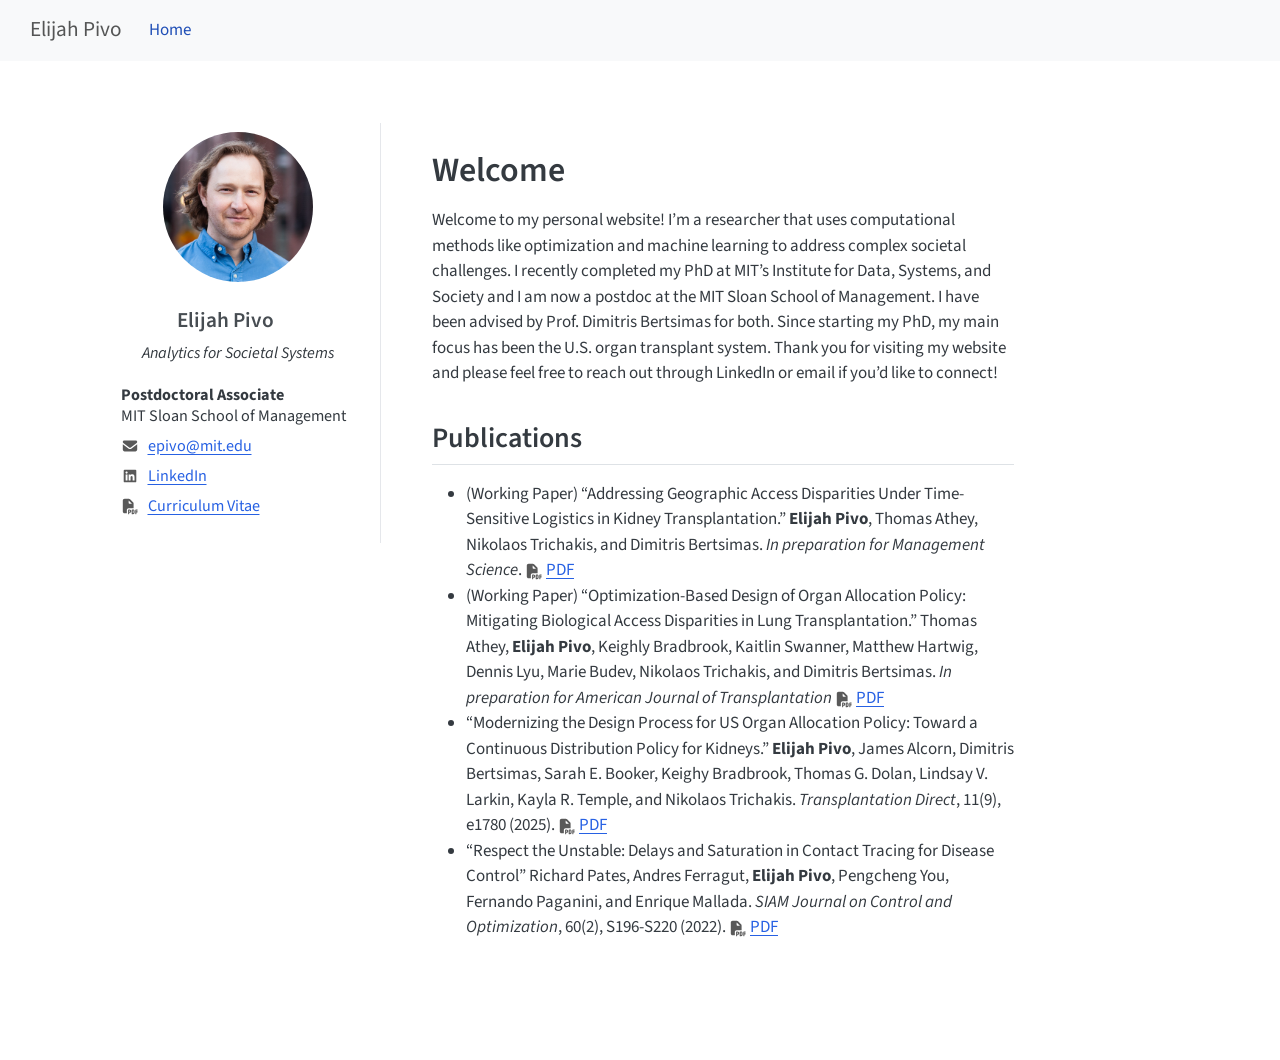
==== index.html @ 9ee039b6 "Built site for gh-pages" ====
<!DOCTYPE html>
<html xmlns="http://www.w3.org/1999/xhtml" lang="en" xml:lang="en"><head>

<meta charset="utf-8">
<meta name="generator" content="quarto-1.10.18">

<meta name="viewport" content="width=device-width, initial-scale=1.0, user-scalable=yes">


<title>Elijah Pivo</title>
<style>
/* Default styles provided by pandoc.
** See https://pandoc.org/MANUAL.html#variables-for-html for config info.
*/
span.smallcaps{font-variant: small-caps;}
div.columns{display: flex; gap: 1.5em;}
div.column{flex: auto;}
@media screen {
div.columns{gap: min(4vw, 1.5em);}
div.column{overflow-x: auto;}
}
div.hanging-indent{margin-left: 1.5em; text-indent: -1.5em;}
ul.task-list{list-style: none;}
ul.task-list li input[type="checkbox"] {
  width: 0.8em;
  margin: 0 0.8em 0.2em -1em; /* quarto-specific, see https://github.com/quarto-dev/quarto-cli/issues/4556 */ 
  vertical-align: middle;
}
</style>


<script src="site_libs/quarto-nav/quarto-nav.js"></script>
<script src="site_libs/quarto-nav/headroom.min.js"></script>
<link href="./images/favicon.png" rel="icon" type="image/png">
<script src="site_libs/clipboard/clipboard.min.js"></script>
<script src="site_libs/quarto-html/quarto.js" type="module"></script>
<script src="site_libs/quarto-html/tabsets/tabsets.js" type="module"></script>
<script src="site_libs/quarto-html/popper.min.js"></script>
<script src="site_libs/quarto-html/tippy.umd.min.js"></script>
<script src="site_libs/quarto-html/anchor.min.js"></script>
<link href="site_libs/quarto-html/tippy.css" rel="stylesheet">
<link href="site_libs/quarto-html/quarto-syntax-highlighting-64a204ab8560d761af7679ceaba22944.css" rel="stylesheet" id="quarto-text-highlighting-styles">
<script src="site_libs/bootstrap/bootstrap.min.js"></script>
<link href="site_libs/bootstrap/bootstrap-icons.css" rel="stylesheet">
<link href="site_libs/bootstrap/bootstrap-4846cc09fb8d217ea287345f5bc6b16f.min.css" rel="stylesheet" append-hash="true" id="quarto-bootstrap" data-mode="light">
<script id="quarto-search-options" type="application/json">{
  "language": {
    "search-no-results-text": "No results",
    "search-matching-documents-text": "matching documents",
    "search-copy-link-title": "Copy link to search",
    "search-hide-matches-text": "Hide additional matches",
    "search-more-match-text": "more match in this document",
    "search-more-matches-text": "more matches in this document",
    "search-clear-button-title": "Clear",
    "search-text-placeholder": "",
    "search-detached-cancel-button-title": "Cancel",
    "search-submit-button-title": "Submit",
    "search-label": "Search"
  }
}</script>


<link rel="stylesheet" href="styles.css">
</head>

<body class="nav-fixed quarto-light">

<div id="quarto-search-results"></div>
  <header id="quarto-header" class="headroom fixed-top">
    <nav class="navbar navbar-expand-lg " data-bs-theme="dark">
      <div class="navbar-container container-fluid">
      <div class="navbar-brand-container mx-auto">
    <a class="navbar-brand" href="./index.html">
    <span class="navbar-title">Elijah Pivo</span>
    </a>
  </div>
          <button class="navbar-toggler" type="button" data-bs-toggle="collapse" data-bs-target="#navbarCollapse" aria-controls="navbarCollapse" role="menu" aria-expanded="false" aria-label="Toggle navigation" onclick="if (window.quartoToggleHeadroom) { window.quartoToggleHeadroom(); }">
  <span class="navbar-toggler-icon"></span>
</button>
          <div class="collapse navbar-collapse" id="navbarCollapse">
            <ul class="navbar-nav navbar-nav-scroll me-auto">
  <li class="nav-item">
    <a class="nav-link active" href="./index.html" aria-current="page"> 
<span class="menu-text">Home</span></a>
  </li>  
</ul>
          </div> <!-- /navcollapse -->
            <div class="quarto-navbar-tools">
</div>
      </div> <!-- /container-fluid -->
    </nav>
</header>
<!-- content -->
<div id="quarto-content" class="quarto-container page-columns page-rows-contents page-layout-article page-navbar">
<!-- sidebar -->
<!-- margin-sidebar -->
    <div id="quarto-margin-sidebar" class="sidebar margin-sidebar zindex-bottom">
        
    </div>
<!-- main -->
<main class="content" id="quarto-document-content"><header id="title-block-header" class="quarto-title-block"></header>




<div class="profile-layout">
<div class="profile-sidebar">
<p><img src="images/headshot.jpg" alt="Portrait of Elijah Pivo" class="profile-photo"></p>
<section id="elijah-pivo" class="level3">
<h3 class="anchored" data-anchor-id="elijah-pivo">Elijah Pivo</h3>
<div class="profile-identity">
<p><span class="profile-tagline"><em>Analytics for Societal Systems</em></span><br> <strong>Postdoctoral Associate</strong><br> MIT Sloan School of Management</p>
</div>
<div class="profile-links">
<p><img src="images/icons/envelope-solid-full.svg" class="profile-icon img-fluid"> <a href="mailto:epivo@mit.edu">epivo@mit.edu</a></p>
<p><img src="images/icons/linkedin-brands-solid-full.svg" class="profile-icon img-fluid"> <a href="https://www.linkedin.com/in/epivo/">LinkedIn</a></p>
<p><img src="images/icons/file-pdf-solid-full.svg" class="profile-icon img-fluid"> <a href="files/Elijah_Pivo_CV_Web.pdf">Curriculum Vitae</a></p>
</div>
</section>
</div>
<section id="welcome" class="level1 profile-main">
<h1>Welcome</h1>
<p>Welcome to my personal website! I’m a researcher that uses computational methods like optimization and machine learning to address complex societal challenges. I recently completed my PhD at MIT’s Institute for Data, Systems, and Society and I am now a postdoc at the MIT Sloan School of Management. I have been advised by Prof.&nbsp;Dimitris Bertsimas for both. Since starting my PhD, my main focus has been the U.S. organ transplant system. Thank you for visiting my website and please feel free to reach out through LinkedIn or email if you’d like to connect!</p>
<section id="publications" class="level2">
<h2 class="anchored" data-anchor-id="publications">Publications</h2>
<ul>
<li>(Working Paper) “Addressing Geographic Access Disparities Under Time-Sensitive Logistics in Kidney Transplantation.” <strong>Elijah Pivo</strong>, Thomas Athey, Nikolaos Trichakis, and Dimitris Bertsimas. <em>In preparation for Management Science</em>. <img src="images/icons/file-pdf-solid-full.svg" class="profile-icon img-fluid"> <a href="files/working_papers/Pivo_Kidney_Geography_Paper__Preprint.pdf">PDF</a></li>
<li>(Working Paper) “Optimization-Based Design of Organ Allocation Policy: Mitigating Biological Access Disparities in Lung Transplantation.” Thomas Athey, <strong>Elijah Pivo</strong>, Keighly Bradbrook, Kaitlin Swanner, Matthew Hartwig, Dennis Lyu, Marie Budev, Nikolaos Trichakis, and Dimitris Bertsimas. <em>In preparation for American Journal of Transplantation</em> <img src="images/icons/file-pdf-solid-full.svg" class="profile-icon img-fluid"> <a href="files/working_papers/Pivo_Lung_ABOChestSize_Paper__Preprint.pdf">PDF</a></li>
<li>“Modernizing the Design Process for US Organ Allocation Policy: Toward a Continuous Distribution Policy for Kidneys.” <strong>Elijah Pivo</strong>, James Alcorn, Dimitris Bertsimas, Sarah E. Booker, Keighy Bradbrook, Thomas G. Dolan, Lindsay V. Larkin, Kayla R. Temple, and Nikolaos Trichakis. <em>Transplantation Direct</em>, 11(9), e1780 (2025). <img src="images/icons/file-pdf-solid-full.svg" class="profile-icon img-fluid"> <a href="files/publications/Modernizing_the_Design_Process_for_US_Organ_Allocation_Policy_Toward_a_Continuous_Distribution_Policy_for_Kidneys.pdf">PDF</a></li>
<li>“Respect the Unstable: Delays and Saturation in Contact Tracing for Disease Control” Richard Pates, Andres Ferragut, <strong>Elijah Pivo</strong>, Pengcheng You, Fernando Paganini, and Enrique Mallada. <em>SIAM Journal on Control and Optimization</em>, 60(2), S196-S220 (2022). <img src="images/icons/file-pdf-solid-full.svg" class="profile-icon img-fluid"> <a href="files/publications/Respect_the_Unstable_Delays_and_Saturation_in_Contact_Tracing_for_Disease_Control.pdf">PDF</a></li>
</ul>
</section>
</section>
</div>



</main> <!-- /main -->
<script id="quarto-html-after-body" type="application/javascript">
  window.document.addEventListener("DOMContentLoaded", function (event) {
    const icon = "";
    const anchorJS = new window.AnchorJS();
    anchorJS.options = {
      placement: 'right',
      icon: icon
    };
    anchorJS.add('.anchored');
    const isCodeAnnotation = (el) => {
      for (const clz of el.classList) {
        if (clz.startsWith('code-annotation-')) {                     
          return true;
        }
      }
      return false;
    }
    const onCopySuccess = function(e) {
      // button target
      const button = e.trigger;
      // don't keep focus
      button.blur();
      // flash "checked"
      button.classList.add('code-copy-button-checked');
      var currentTitle = button.getAttribute("title");
      button.setAttribute("title", "Copied!");
      let tooltip;
      if (window.bootstrap) {
        button.setAttribute("data-bs-toggle", "tooltip");
        button.setAttribute("data-bs-placement", "left");
        button.setAttribute("data-bs-title", "Copied!");
        tooltip = new bootstrap.Tooltip(button, 
          { trigger: "manual", 
            customClass: "code-copy-button-tooltip",
            offset: [0, -8]});
        tooltip.show();    
      }
      setTimeout(function() {
        if (tooltip) {
          tooltip.hide();
          button.removeAttribute("data-bs-title");
          button.removeAttribute("data-bs-toggle");
          button.removeAttribute("data-bs-placement");
        }
        button.setAttribute("title", currentTitle);
        button.classList.remove('code-copy-button-checked');
      }, 1000);
      // clear code selection
      e.clearSelection();
    }
    const getTextToCopy = function(trigger) {
      const outerScaffold = trigger.parentElement.cloneNode(true);
      const codeEl = outerScaffold.querySelector('code');
      for (const childEl of codeEl.children) {
        if (isCodeAnnotation(childEl)) {
          childEl.remove();
        }
      }
      return codeEl.innerText;
    }
    const clipboard = new window.ClipboardJS('.code-copy-button:not([data-in-quarto-modal])', {
      text: getTextToCopy
    });
    clipboard.on('success', onCopySuccess);
    if (window.document.getElementById('quarto-embedded-source-code-modal')) {
      const clipboardModal = new window.ClipboardJS('.code-copy-button[data-in-quarto-modal]', {
        text: getTextToCopy,
        container: window.document.getElementById('quarto-embedded-source-code-modal')
      });
      clipboardModal.on('success', onCopySuccess);
    }
      var localhostRegex = new RegExp(/^(?:http|https):\/\/localhost\:?[0-9]*\//);
      var mailtoRegex = new RegExp(/^mailto:/);
        var filterRegex = new RegExp("https:\/\/elijahpivo\.com");
      var isInternal = (href) => {
          return filterRegex.test(href) || localhostRegex.test(href) || mailtoRegex.test(href);
      }
      // Inspect non-navigation links and adorn them if external
     var links = window.document.querySelectorAll('a[href]:not(.nav-link):not(.navbar-brand):not(.toc-action):not(.sidebar-link):not(.sidebar-item-toggle):not(.pagination-link):not(.no-external):not([aria-hidden]):not(.dropdown-item):not(.quarto-navigation-tool):not(.about-link)');
      for (var i=0; i<links.length; i++) {
        const link = links[i];
        if (!isInternal(link.href)) {
          // undo the damage that might have been done by quarto-nav.js in the case of
          // links that we want to consider external
          if (link.dataset.originalHref !== undefined) {
            link.href = link.dataset.originalHref;
          }
        }
      }
    function tippyHover(el, contentFn, onTriggerFn, onUntriggerFn) {
      const config = {
        allowHTML: true,
        maxWidth: 500,
        delay: 100,
        arrow: false,
        appendTo: function(el) {
            return el.parentElement;
        },
        interactive: true,
        interactiveBorder: 10,
        theme: 'quarto',
        placement: 'bottom-start',
      };
      if (contentFn) {
        config.content = contentFn;
      }
      if (onTriggerFn) {
        config.onTrigger = onTriggerFn;
      }
      if (onUntriggerFn) {
        config.onUntrigger = onUntriggerFn;
      }
      window.tippy(el, config); 
    }
    const noterefs = window.document.querySelectorAll('a[role="doc-noteref"]');
    for (var i=0; i<noterefs.length; i++) {
      const ref = noterefs[i];
      tippyHover(ref, function() {
        // use id or data attribute instead here
        let href = ref.getAttribute('data-footnote-href') || ref.getAttribute('href');
        try { href = new URL(href).hash; } catch {}
        const id = href.replace(/^#\/?/, "");
        const note = window.document.getElementById(id);
        if (note) {
          return note.innerHTML;
        } else {
          return "";
        }
      });
    }
    const xrefs = window.document.querySelectorAll('a.quarto-xref');
    const processXRef = (id, note) => {
      // Strip column container classes
      const stripColumnClz = (el) => {
        el.classList.remove("page-full", "page-columns");
        if (el.children) {
          for (const child of el.children) {
            stripColumnClz(child);
          }
        }
      }
      stripColumnClz(note)
      if (id === null || id.startsWith('sec-')) {
        // Special case sections, only their first couple elements
        const container = document.createElement("div");
        if (note.children && note.children.length > 2) {
          container.appendChild(note.children[0].cloneNode(true));
          for (let i = 1; i < note.children.length; i++) {
            const child = note.children[i];
            if (child.tagName === "P" && child.innerText === "") {
              continue;
            } else {
              container.appendChild(child.cloneNode(true));
              break;
            }
          }
          if (window.Quarto?.typesetMath) {
            window.Quarto.typesetMath(container);
          }
          return container.innerHTML
        } else {
          if (window.Quarto?.typesetMath) {
            window.Quarto.typesetMath(note);
          }
          return note.innerHTML;
        }
      } else {
        // Remove any anchor links if they are present
        const anchorLink = note.querySelector('a.anchorjs-link');
        if (anchorLink) {
          anchorLink.remove();
        }
        if (window.Quarto?.typesetMath) {
          window.Quarto.typesetMath(note);
        }
        if (note.classList.contains("callout")) {
          return note.outerHTML;
        } else {
          return note.innerHTML;
        }
      }
    }
    for (var i=0; i<xrefs.length; i++) {
      const xref = xrefs[i];
      tippyHover(xref, undefined, function(instance) {
        instance.disable();
        let url = xref.getAttribute('href');
        let hash = undefined; 
        if (url.startsWith('#')) {
          hash = url;
        } else {
          try { hash = new URL(url).hash; } catch {}
        }
        if (hash) {
          const id = hash.replace(/^#\/?/, "");
          const note = window.document.getElementById(id);
          if (note !== null) {
            try {
              const html = processXRef(id, note.cloneNode(true));
              instance.setContent(html);
            } finally {
              instance.enable();
              instance.show();
            }
          } else {
            // See if we can fetch this
            fetch(url.split('#')[0])
            .then(res => res.text())
            .then(html => {
              const parser = new DOMParser();
              const htmlDoc = parser.parseFromString(html, "text/html");
              const note = htmlDoc.getElementById(id);
              if (note !== null) {
                const html = processXRef(id, note);
                instance.setContent(html);
              } 
            }).finally(() => {
              instance.enable();
              instance.show();
            });
          }
        } else {
          // See if we can fetch a full url (with no hash to target)
          // This is a special case and we should probably do some content thinning / targeting
          fetch(url)
          .then(res => res.text())
          .then(html => {
            const parser = new DOMParser();
            const htmlDoc = parser.parseFromString(html, "text/html");
            const note = htmlDoc.querySelector('main.content');
            if (note !== null) {
              // This should only happen for chapter cross references
              // (since there is no id in the URL)
              // remove the first header
              if (note.children.length > 0 && note.children[0].tagName === "HEADER") {
                note.children[0].remove();
              }
              const html = processXRef(null, note);
              instance.setContent(html);
            } 
          }).finally(() => {
            instance.enable();
            instance.show();
          });
        }
      }, function(instance) {
      });
    }
        let selectedAnnoteEl;
        const selectorForAnnotation = ( cell, annotation) => {
          let cellAttr = 'data-code-cell="' + cell + '"';
          let lineAttr = 'data-code-annotation="' +  annotation + '"';
          const selector = 'span[' + cellAttr + '][' + lineAttr + ']';
          return selector;
        }
        const selectCodeLines = (annoteEl) => {
          const doc = window.document;
          const targetCell = annoteEl.getAttribute("data-target-cell");
          const targetAnnotation = annoteEl.getAttribute("data-target-annotation");
          const annoteSpan = window.document.querySelector(selectorForAnnotation(targetCell, targetAnnotation));
          const lines = annoteSpan.getAttribute("data-code-lines").split(",");
          const lineIds = lines.map((line) => {
            return targetCell + "-" + line;
          })
          let top = null;
          let height = null;
          let parent = null;
          if (lineIds.length > 0) {
              //compute the position of the single el (top and bottom and make a div)
              const el = window.document.getElementById(lineIds[0]);
              top = el.offsetTop;
              height = el.offsetHeight;
              parent = el.parentElement.parentElement;
            if (lineIds.length > 1) {
              const lastEl = window.document.getElementById(lineIds[lineIds.length - 1]);
              const bottom = lastEl.offsetTop + lastEl.offsetHeight;
              height = bottom - top;
            }
            if (top !== null && height !== null && parent !== null) {
              // cook up a div (if necessary) and position it 
              let div = window.document.getElementById("code-annotation-line-highlight");
              if (div === null) {
                div = window.document.createElement("div");
                div.setAttribute("id", "code-annotation-line-highlight");
                div.style.position = 'absolute';
                parent.appendChild(div);
              }
              div.style.top = top - 2 + "px";
              div.style.height = height + 4 + "px";
              div.style.left = 0;
              let gutterDiv = window.document.getElementById("code-annotation-line-highlight-gutter");
              if (gutterDiv === null) {
                gutterDiv = window.document.createElement("div");
                gutterDiv.setAttribute("id", "code-annotation-line-highlight-gutter");
                gutterDiv.style.position = 'absolute';
                const codeCell = window.document.getElementById(targetCell);
                const gutter = codeCell.querySelector('.code-annotation-gutter');
                gutter.appendChild(gutterDiv);
              }
              gutterDiv.style.top = top - 2 + "px";
              gutterDiv.style.height = height + 4 + "px";
            }
            selectedAnnoteEl = annoteEl;
          }
        };
        const unselectCodeLines = () => {
          const elementsIds = ["code-annotation-line-highlight", "code-annotation-line-highlight-gutter"];
          elementsIds.forEach((elId) => {
            const div = window.document.getElementById(elId);
            if (div) {
              div.remove();
            }
          });
          selectedAnnoteEl = undefined;
        };
          // Handle positioning of the toggle
      window.addEventListener(
        "resize",
        throttle(() => {
          elRect = undefined;
          if (selectedAnnoteEl) {
            selectCodeLines(selectedAnnoteEl);
          }
        }, 10)
      );
      function throttle(fn, ms) {
      let throttle = false;
      let timer;
        return (...args) => {
          if(!throttle) { // first call gets through
              fn.apply(this, args);
              throttle = true;
          } else { // all the others get throttled
              if(timer) clearTimeout(timer); // cancel #2
              timer = setTimeout(() => {
                fn.apply(this, args);
                timer = throttle = false;
              }, ms);
          }
        };
      }
        // Attach click handler to the DT
        const annoteDls = window.document.querySelectorAll('dt[data-target-cell]');
        for (const annoteDlNode of annoteDls) {
          annoteDlNode.addEventListener('click', (event) => {
            const clickedEl = event.target;
            if (clickedEl !== selectedAnnoteEl) {
              unselectCodeLines();
              const activeEl = window.document.querySelector('dt[data-target-cell].code-annotation-active');
              if (activeEl) {
                activeEl.classList.remove('code-annotation-active');
              }
              selectCodeLines(clickedEl);
              clickedEl.classList.add('code-annotation-active');
            } else {
              // Unselect the line
              unselectCodeLines();
              clickedEl.classList.remove('code-annotation-active');
            }
          });
        }
    const findCites = (el) => {
      const parentEl = el.parentElement;
      if (parentEl) {
        const cites = parentEl.dataset.cites;
        if (cites) {
          return {
            el,
            cites: cites.split(' ')
          };
        } else {
          return findCites(el.parentElement)
        }
      } else {
        return undefined;
      }
    };
    var bibliorefs = window.document.querySelectorAll('a[role="doc-biblioref"]');
    for (var i=0; i<bibliorefs.length; i++) {
      const ref = bibliorefs[i];
      const citeInfo = findCites(ref);
      if (citeInfo) {
        tippyHover(citeInfo.el, function() {
          var popup = window.document.createElement('div');
          citeInfo.cites.forEach(function(cite) {
            var citeDiv = window.document.createElement('div');
            citeDiv.classList.add('hanging-indent');
            citeDiv.classList.add('csl-entry');
            var biblioDiv = window.document.getElementById('ref-' + cite);
            if (biblioDiv) {
              citeDiv.innerHTML = biblioDiv.innerHTML;
            }
            popup.appendChild(citeDiv);
          });
          return popup.innerHTML;
        });
      }
    }
  });
  </script>
</div> <!-- /content -->




</body></html>
---- site_libs/quarto-html/tippy.css ----
.tippy-box[data-animation=fade][data-state=hidden]{opacity:0}[data-tippy-root]{max-width:calc(100vw - 10px)}.tippy-box{position:relative;background-color:#333;color:#fff;border-radius:4px;font-size:14px;line-height:1.4;white-space:normal;outline:0;transition-property:transform,visibility,opacity}.tippy-box[data-placement^=top]>.tippy-arrow{bottom:0}.tippy-box[data-placement^=top]>.tippy-arrow:before{bottom:-7px;left:0;border-width:8px 8px 0;border-top-color:initial;transform-origin:center top}.tippy-box[data-placement^=bottom]>.tippy-arrow{top:0}.tippy-box[data-placement^=bottom]>.tippy-arrow:before{top:-7px;left:0;border-width:0 8px 8px;border-bottom-color:initial;transform-origin:center bottom}.tippy-box[data-placement^=left]>.tippy-arrow{right:0}.tippy-box[data-placement^=left]>.tippy-arrow:before{border-width:8px 0 8px 8px;border-left-color:initial;right:-7px;transform-origin:center left}.tippy-box[data-placement^=right]>.tippy-arrow{left:0}.tippy-box[data-placement^=right]>.tippy-arrow:before{left:-7px;border-width:8px 8px 8px 0;border-right-color:initial;transform-origin:center right}.tippy-box[data-inertia][data-state=visible]{transition-timing-function:cubic-bezier(.54,1.5,.38,1.11)}.tippy-arrow{width:16px;height:16px;color:#333}.tippy-arrow:before{content:"";position:absolute;border-color:transparent;border-style:solid}.tippy-content{position:relative;padding:5px 9px;z-index:1}
---- site_libs/quarto-html/quarto-syntax-highlighting-64a204ab8560d761af7679ceaba22944.css ----
/* quarto syntax highlight colors */
:root {
  --quarto-hl-ot-color: #003B4F;
  --quarto-hl-at-color: #657422;
  --quarto-hl-ss-color: #20794D;
  --quarto-hl-an-color: #5E5E5E;
  --quarto-hl-fu-color: #4758AB;
  --quarto-hl-st-color: #20794D;
  --quarto-hl-cf-color: #003B4F;
  --quarto-hl-op-color: #5E5E5E;
  --quarto-hl-er-color: #AD0000;
  --quarto-hl-bn-color: #AD0000;
  --quarto-hl-al-color: #AD0000;
  --quarto-hl-va-color: #111111;
  --quarto-hl-bu-color: inherit;
  --quarto-hl-ex-color: inherit;
  --quarto-hl-pp-color: #AD0000;
  --quarto-hl-in-color: #5E5E5E;
  --quarto-hl-vs-color: #20794D;
  --quarto-hl-wa-color: #5E5E5E;
  --quarto-hl-do-color: #5E5E5E;
  --quarto-hl-im-color: #00769E;
  --quarto-hl-ch-color: #20794D;
  --quarto-hl-dt-color: #AD0000;
  --quarto-hl-fl-color: #AD0000;
  --quarto-hl-co-color: #5E5E5E;
  --quarto-hl-cv-color: #5E5E5E;
  --quarto-hl-cn-color: #8f5902;
  --quarto-hl-sc-color: #5E5E5E;
  --quarto-hl-dv-color: #AD0000;
  --quarto-hl-kw-color: #003B4F;
}

/* other quarto variables */
:root {
  --quarto-font-monospace: SFMono-Regular, Menlo, Monaco, Consolas, "Liberation Mono", "Courier New", monospace;
}

/* syntax highlight based on Pandoc's rules */
pre > code.sourceCode > span {
  color: #003B4F;
}

code.sourceCode > span {
  color: #003B4F;
}

div.sourceCode,
div.sourceCode pre.sourceCode {
  color: #003B4F;
}

/* Normal */
code span {
  color: #003B4F;
}

/* Alert */
code span.al {
  color: #AD0000;
  font-style: inherit;
}

/* Annotation */
code span.an {
  color: #5E5E5E;
  font-style: inherit;
}

/* Attribute */
code span.at {
  color: #657422;
  font-style: inherit;
}

/* BaseN */
code span.bn {
  color: #AD0000;
  font-style: inherit;
}

/* BuiltIn */
code span.bu {
  font-style: inherit;
}

/* ControlFlow */
code span.cf {
  color: #003B4F;
  font-weight: bold;
  font-style: inherit;
}

/* Char */
code span.ch {
  color: #20794D;
  font-style: inherit;
}

/* Constant */
code span.cn {
  color: #8f5902;
  font-style: inherit;
}

/* Comment */
code span.co {
  color: #5E5E5E;
  font-style: inherit;
}

/* CommentVar */
code span.cv {
  color: #5E5E5E;
  font-style: italic;
}

/* Documentation */
code span.do {
  color: #5E5E5E;
  font-style: italic;
}

/* DataType */
code span.dt {
  color: #AD0000;
  font-style: inherit;
}

/* DecVal */
code span.dv {
  color: #AD0000;
  font-style: inherit;
}

/* Error */
code span.er {
  color: #AD0000;
  font-style: inherit;
}

/* Extension */
code span.ex {
  font-style: inherit;
}

/* Float */
code span.fl {
  color: #AD0000;
  font-style: inherit;
}

/* Function */
code span.fu {
  color: #4758AB;
  font-style: inherit;
}

/* Import */
code span.im {
  color: #00769E;
  font-style: inherit;
}

/* Information */
code span.in {
  color: #5E5E5E;
  font-style: inherit;
}

/* Keyword */
code span.kw {
  color: #003B4F;
  font-weight: bold;
  font-style: inherit;
}

/* Operator */
code span.op {
  color: #5E5E5E;
  font-style: inherit;
}

/* Other */
code span.ot {
  color: #003B4F;
  font-style: inherit;
}

/* Preprocessor */
code span.pp {
  color: #AD0000;
  font-style: inherit;
}

/* SpecialChar */
code span.sc {
  color: #5E5E5E;
  font-style: inherit;
}

/* SpecialString */
code span.ss {
  color: #20794D;
  font-style: inherit;
}

/* String */
code span.st {
  color: #20794D;
  font-style: inherit;
}

/* Variable */
code span.va {
  color: #111111;
  font-style: inherit;
}

/* VerbatimString */
code span.vs {
  color: #20794D;
  font-style: inherit;
}

/* Warning */
code span.wa {
  color: #5E5E5E;
  font-style: italic;
}

.prevent-inlining {
  content: "</";
}

/*# sourceMappingURL=9d8d5bb603a83b8298b89080a598c93b.css.map */
---- styles.css ----
/* css styles */
.profile-layout {
  display: grid;
  grid-template-columns: 260px minmax(0, 1fr);
  gap: 3rem;
  max-width: 1100px;
  margin: 1.5rem auto;
  align-items: start;
}

.profile-sidebar {
  padding: 0.5rem 1.5rem 1rem 0;
  border-right: 1px solid #e5e7eb;
  font-size: 0.95rem;
  margin: 0.4rem 0;
  line-height: 1.35;
}

.profile-photo {
  display: block;
  width: 150px;
  height: 150px;
  object-fit: cover;
  /* object-position: center 10%; */
  border-radius: 50%;
  margin: 0 auto 1rem;
}

.profile-sidebar h3 {
  text-align: center;
  font-size: 1.25rem;
}

.profile-main {
  max-width: 760px;
}

@media (max-width: 760px) {
  .profile-layout {
    grid-template-columns: 1fr;
    gap: 1.5rem;
  }

  .profile-sidebar {
    border-right: 0;
    border-bottom: 1px solid #e5e7eb;
    padding: 0 0 1.5rem;
  }

  .profile-main {
    max-width: none;
  }
}

.profile-identity p {
    text-align: left;
    margin: 0;
    line-height: 1.3;
}

.profile-links p {
  display: flex;
  align-items: center;
  gap: 0.5rem;
  margin: 0.5rem 0;
}

.profile-icon {
  opacity: 0.65;
  width: 18px;
  height: 18px;
  object-fit: contain;
  flex: 0 0 18px;
}

.profile-tagline {
  display: block;
  text-align: center;
}
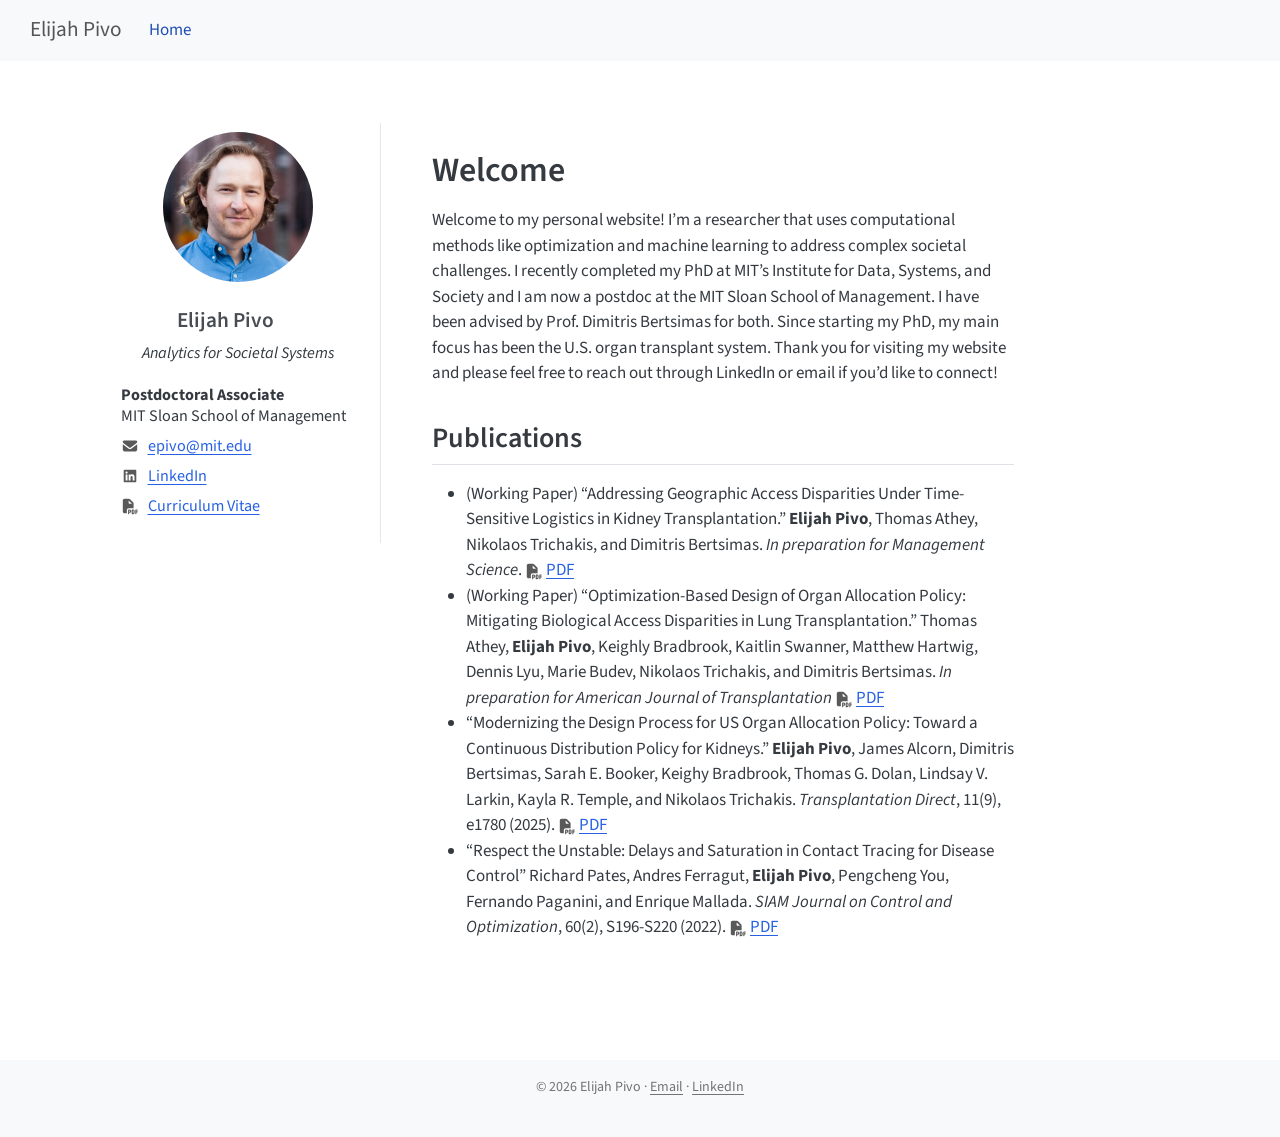
==== commit 9cb5dafc: "Built site for gh-pages" ====
--- a/index.html
+++ b/index.html
@@ -30,7 +30,6 @@
 
 
 <script src="site_libs/quarto-nav/quarto-nav.js"></script>
-<script src="site_libs/quarto-nav/headroom.min.js"></script>
 <link href="./images/favicon.png" rel="icon" type="image/png">
 <script src="site_libs/clipboard/clipboard.min.js"></script>
 <script src="site_libs/quarto-html/quarto.js" type="module"></script>
@@ -42,7 +41,7 @@
 <link href="site_libs/quarto-html/quarto-syntax-highlighting-64a204ab8560d761af7679ceaba22944.css" rel="stylesheet" id="quarto-text-highlighting-styles">
 <script src="site_libs/bootstrap/bootstrap.min.js"></script>
 <link href="site_libs/bootstrap/bootstrap-icons.css" rel="stylesheet">
-<link href="site_libs/bootstrap/bootstrap-4846cc09fb8d217ea287345f5bc6b16f.min.css" rel="stylesheet" append-hash="true" id="quarto-bootstrap" data-mode="light">
+<link href="site_libs/bootstrap/bootstrap-c43d49efb0aefaa9bb5dc20be4588da5.min.css" rel="stylesheet" append-hash="true" id="quarto-bootstrap" data-mode="light">
 <script id="quarto-search-options" type="application/json">{
   "language": {
     "search-no-results-text": "No results",
@@ -537,6 +536,19 @@
   });
   </script>
 </div> <!-- /content -->
+<footer class="footer">
+  <div class="nav-footer">
+    <div class="nav-footer-left">
+      &nbsp;
+    </div>   
+    <div class="nav-footer-center">
+<p>© 2026 Elijah Pivo · <a href="mailto:epivo@mit.edu">Email</a> · <a href="https://www.linkedin.com/in/epivo/">LinkedIn</a></p>
+</div>
+    <div class="nav-footer-right">
+      &nbsp;
+    </div>
+  </div>
+</footer>
 
 
 
--- a/styles.css
+++ b/styles.css
@@ -76,4 +76,9 @@
 .profile-tagline {
   display: block;
   text-align: center;
+}
+
+.nav-footer {
+  padding-top: 1rem;
+  padding-bottom: 1rem;
 }
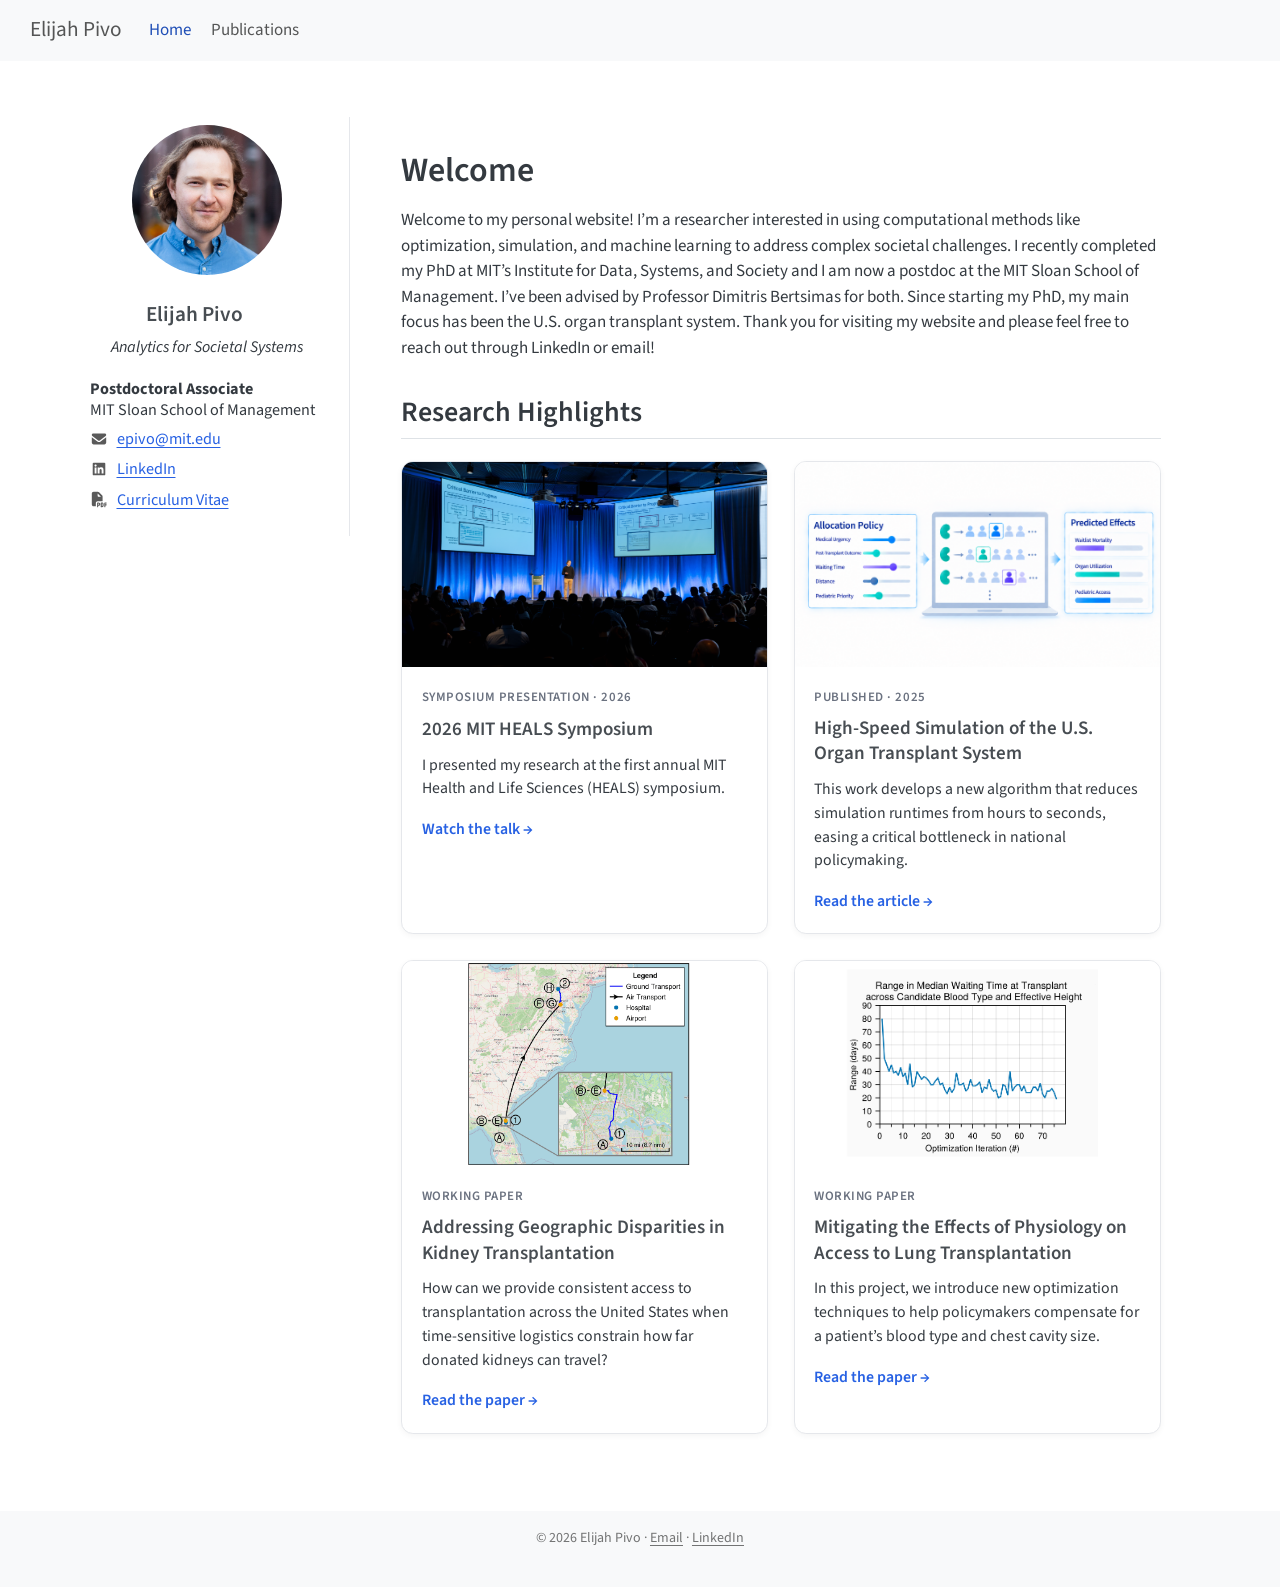
==== commit 6f59fcc7: "Built site for gh-pages" ====
--- a/index.html
+++ b/index.html
@@ -42,6 +42,9 @@
 <script src="site_libs/bootstrap/bootstrap.min.js"></script>
 <link href="site_libs/bootstrap/bootstrap-icons.css" rel="stylesheet">
 <link href="site_libs/bootstrap/bootstrap-c43d49efb0aefaa9bb5dc20be4588da5.min.css" rel="stylesheet" append-hash="true" id="quarto-bootstrap" data-mode="light">
+<script src="site_libs/quarto-contrib/glightbox/glightbox.min.js"></script>
+<link href="site_libs/quarto-contrib/glightbox/glightbox.min.css" rel="stylesheet">
+<link href="site_libs/quarto-contrib/glightbox/lightbox.css" rel="stylesheet">
 <script id="quarto-search-options" type="application/json">{
   "language": {
     "search-no-results-text": "No results",
@@ -57,6 +60,15 @@
     "search-label": "Search"
   }
 }</script>
+<script async="" src="https://www.googletagmanager.com/gtag/js?id=G-EB62W4D5LV"></script>
+
+<script type="text/javascript">
+
+window.dataLayer = window.dataLayer || [];
+function gtag(){dataLayer.push(arguments);}
+gtag('js', new Date());
+gtag('config', 'G-EB62W4D5LV', { 'anonymize_ip': true});
+</script>
 
 
 <link rel="stylesheet" href="styles.css">
@@ -82,6 +94,10 @@
     <a class="nav-link active" href="./index.html" aria-current="page"> 
 <span class="menu-text">Home</span></a>
   </li>  
+  <li class="nav-item">
+    <a class="nav-link" href="./publications.html"> 
+<span class="menu-text">Publications</span></a>
+  </li>  
 </ul>
           </div> <!-- /navcollapse -->
             <div class="quarto-navbar-tools">
@@ -90,21 +106,19 @@
     </nav>
 </header>
 <!-- content -->
-<div id="quarto-content" class="quarto-container page-columns page-rows-contents page-layout-article page-navbar">
+<div id="quarto-content" class="quarto-container page-columns page-rows-contents page-layout-full page-navbar">
 <!-- sidebar -->
 <!-- margin-sidebar -->
-    <div id="quarto-margin-sidebar" class="sidebar margin-sidebar zindex-bottom">
-        
-    </div>
+    
 <!-- main -->
-<main class="content" id="quarto-document-content"><header id="title-block-header" class="quarto-title-block"></header>
+<main class="content column-page" id="quarto-document-content"><header id="title-block-header" class="quarto-title-block"></header>
 
 
 
 
 <div class="profile-layout">
 <div class="profile-sidebar">
-<p><img src="images/headshot.jpg" alt="Portrait of Elijah Pivo" class="profile-photo"></p>
+<p><img src="images/headshot.jpg" alt="Portrait of Elijah Pivo" class="profile-photo" width="150" height="150"></p>
 <section id="elijah-pivo" class="level3">
 <h3 class="anchored" data-anchor-id="elijah-pivo">Elijah Pivo</h3>
 <div class="profile-identity">
@@ -119,18 +133,99 @@
 </div>
 <section id="welcome" class="level1 profile-main">
 <h1>Welcome</h1>
-<p>Welcome to my personal website! I’m a researcher that uses computational methods like optimization and machine learning to address complex societal challenges. I recently completed my PhD at MIT’s Institute for Data, Systems, and Society and I am now a postdoc at the MIT Sloan School of Management. I have been advised by Prof.&nbsp;Dimitris Bertsimas for both. Since starting my PhD, my main focus has been the U.S. organ transplant system. Thank you for visiting my website and please feel free to reach out through LinkedIn or email if you’d like to connect!</p>
-<section id="publications" class="level2">
-<h2 class="anchored" data-anchor-id="publications">Publications</h2>
-<ul>
-<li>(Working Paper) “Addressing Geographic Access Disparities Under Time-Sensitive Logistics in Kidney Transplantation.” <strong>Elijah Pivo</strong>, Thomas Athey, Nikolaos Trichakis, and Dimitris Bertsimas. <em>In preparation for Management Science</em>. <img src="images/icons/file-pdf-solid-full.svg" class="profile-icon img-fluid"> <a href="files/working_papers/Pivo_Kidney_Geography_Paper__Preprint.pdf">PDF</a></li>
-<li>(Working Paper) “Optimization-Based Design of Organ Allocation Policy: Mitigating Biological Access Disparities in Lung Transplantation.” Thomas Athey, <strong>Elijah Pivo</strong>, Keighly Bradbrook, Kaitlin Swanner, Matthew Hartwig, Dennis Lyu, Marie Budev, Nikolaos Trichakis, and Dimitris Bertsimas. <em>In preparation for American Journal of Transplantation</em> <img src="images/icons/file-pdf-solid-full.svg" class="profile-icon img-fluid"> <a href="files/working_papers/Pivo_Lung_ABOChestSize_Paper__Preprint.pdf">PDF</a></li>
-<li>“Modernizing the Design Process for US Organ Allocation Policy: Toward a Continuous Distribution Policy for Kidneys.” <strong>Elijah Pivo</strong>, James Alcorn, Dimitris Bertsimas, Sarah E. Booker, Keighy Bradbrook, Thomas G. Dolan, Lindsay V. Larkin, Kayla R. Temple, and Nikolaos Trichakis. <em>Transplantation Direct</em>, 11(9), e1780 (2025). <img src="images/icons/file-pdf-solid-full.svg" class="profile-icon img-fluid"> <a href="files/publications/Modernizing_the_Design_Process_for_US_Organ_Allocation_Policy_Toward_a_Continuous_Distribution_Policy_for_Kidneys.pdf">PDF</a></li>
-<li>“Respect the Unstable: Delays and Saturation in Contact Tracing for Disease Control” Richard Pates, Andres Ferragut, <strong>Elijah Pivo</strong>, Pengcheng You, Fernando Paganini, and Enrique Mallada. <em>SIAM Journal on Control and Optimization</em>, 60(2), S196-S220 (2022). <img src="images/icons/file-pdf-solid-full.svg" class="profile-icon img-fluid"> <a href="files/publications/Respect_the_Unstable_Delays_and_Saturation_in_Contact_Tracing_for_Disease_Control.pdf">PDF</a></li>
-</ul>
+<p>Welcome to my personal website! I’m a researcher interested in using computational methods like optimization, simulation, and machine learning to address complex societal challenges. I recently completed my PhD at MIT’s Institute for Data, Systems, and Society and I am now a postdoc at the MIT Sloan School of Management. I’ve been advised by Professor Dimitris Bertsimas for both. Since starting my PhD, my main focus has been the U.S. organ transplant system. Thank you for visiting my website and please feel free to reach out through LinkedIn or email!</p>
+<section id="research-highlights" class="level2">
+<h2 class="anchored" data-anchor-id="research-highlights">Research Highlights</h2>
+<div class="research-grid">
+<div class="research-card">
+<div class="research-card-visual">
+<p><a href="images/card_images/heals_symposium.jpg" class="lightbox" data-gallery="quarto-lightbox-gallery-1"><img src="images/card_images/heals_symposium.jpg" class="research-card-image img-fluid" alt="Elijah Pivo speaking at the 2026 Annual HEALS Symposium."></a></p>
+</div>
+<div class="research-card-body">
+<p><span class="research-card-status">Symposium presentation · 2026</span></p>
+<section id="mit-heals-symposium" class="level3">
+<h3 class="anchored" data-anchor-id="mit-heals-symposium">2026 MIT HEALS Symposium</h3>
+<p>I presented my research at the first annual MIT Health and Life Sciences (HEALS) symposium.</p>
+<div class="research-card-action">
+<p><a href="#healsVideoModal" class="research-card-link" data-bs-toggle="modal" data-bs-target="#healsVideoModal"> Watch the talk → </a></p>
+</div>
+</section>
+</div>
+</div>
+<div class="research-card">
+<div class="research-card-visual">
+<p><a href="images/card_images/allocation_policy_simulation.png" class="lightbox" data-gallery="quarto-lightbox-gallery-2"><img src="images/card_images/allocation_policy_simulation.png" class="research-card-image img-fluid" alt="Diagram showing an organ allocation policy with adjustable priorities being evaluated through computer simulation to predict effects on waitlist mortality, organ utilization, and pediatric access."></a></p>
+</div>
+<div class="research-card-body">
+<p><span class="research-card-status">Published · 2025</span></p>
+<section id="high-speed-simulation-of-the-u.s.-organ-transplant-system" class="level3">
+<h3 class="anchored" data-anchor-id="high-speed-simulation-of-the-u.s.-organ-transplant-system">High-Speed Simulation of the U.S. Organ Transplant System</h3>
+<p>This work develops a new algorithm that reduces simulation runtimes from hours to seconds, easing a critical bottleneck in national policymaking.</p>
+<div class="research-card-action">
+<p><a href="files/publications/Modernizing_the_Design_Process_for_US_Organ_Allocation_Policy_Toward_a_Continuous_Distribution_Policy_for_Kidneys.pdf" class="research-card-link">Read the article →</a></p>
+</div>
+</section>
+</div>
+</div>
+<div class="research-card">
+<div class="research-card-visual">
+<p><a href="images/card_images/kidney_transportation_route.png" class="lightbox" data-gallery="quarto-lightbox-gallery-3"><img src="images/card_images/kidney_transportation_route.png" class="research-card-image img-fluid" alt="Map illustrating geographic access and time-sensitive kidney transportation."></a></p>
+</div>
+<div class="research-card-body">
+<p><span class="research-card-status">Working paper</span></p>
+<section id="addressing-geographic-disparities-in-kidney-transplantation" class="level3">
+<h3 class="anchored" data-anchor-id="addressing-geographic-disparities-in-kidney-transplantation">Addressing Geographic Disparities in Kidney Transplantation</h3>
+<p>How can we provide consistent access to transplantation across the United States when time-sensitive logistics constrain how far donated kidneys can travel?</p>
+<div class="research-card-action">
+<p><a href="files/working_papers/Pivo_Kidney_Geography_Paper__Preprint.pdf" class="research-card-link">Read the paper →</a></p>
+</div>
+</section>
+</div>
+</div>
+<div class="research-card">
+<div class="research-card-visual">
+<p><a href="images/card_images/lung_optimization.png" class="lightbox" data-gallery="quarto-lightbox-gallery-4"><img src="images/card_images/lung_optimization.png" class="research-card-image img-fluid" alt="Illustration of organ allocation decisions in lung transplantation."></a></p>
+</div>
+<div class="research-card-body">
+<p><span class="research-card-status">Working paper</span></p>
+<section id="mitigating-the-effects-of-physiology-on-access-to-lung-transplantation" class="level3">
+<h3 class="anchored" data-anchor-id="mitigating-the-effects-of-physiology-on-access-to-lung-transplantation">Mitigating the Effects of Physiology on Access to Lung Transplantation</h3>
+<p>In this project, we introduce new optimization techniques to help policymakers compensate for a patient’s blood type and chest cavity size.</p>
+<div class="research-card-action">
+<p><a href="files/working_papers/Pivo_Lung_ABOChestSize_Paper__Preprint.pdf" class="research-card-link">Read the paper →</a></p>
+</div>
+</section>
+</div>
+</div>
+</div>
 </section>
 </section>
 </div>
+<div class="modal fade" id="healsVideoModal" tabindex="-1" aria-labelledby="healsVideoModalLabel" aria-hidden="true">
+  <div class="modal-dialog modal-dialog-centered modal-lg">
+    <div class="modal-content">
+      <div class="modal-header">
+        <h2 class="modal-title fs-5 anchored" id="healsVideoModalLabel">
+          2026 MIT HEALS Symposium
+        </h2>
+        <button type="button" class="btn-close" data-bs-dismiss="modal" aria-label="Close"></button>
+      </div>
+      <div class="modal-body p-0">
+        <div class="video-modal-player">
+            <iframe src="https://player.vimeo.com/video/1174004768?autoplay=1#t=2h43m25s" title="Elijah Pivo speaking at the 2026 MIT HEALS Symposium" allow="autoplay; fullscreen; picture-in-picture" allowfullscreen="">
+            </iframe>
+        </div>
+      </div>
+    </div>
+  </div>
+</div>
+
+<script>
+  const healsModal = document.getElementById("healsVideoModal");
+  if (healsModal) {
+    document.body.appendChild(healsModal);
+  }
+</script>
 
 
 
@@ -549,6 +644,38 @@
     </div>
   </div>
 </footer>
+<script>var lightboxQuarto = GLightbox({"closeEffect":"zoom","descPosition":"bottom","loop":false,"openEffect":"zoom","selector":".lightbox"});
+(function() {
+  let previousOnload = window.onload;
+  window.onload = () => {
+    if (previousOnload) {
+      previousOnload();
+    }
+    lightboxQuarto.on('slide_before_load', (data) => {
+      const { slideIndex, slideNode, slideConfig, player, trigger } = data;
+      const href = trigger.getAttribute('href');
+      if (href !== null) {
+        const imgEl = window.document.querySelector(`a[href="${href}"] img`);
+        if (imgEl !== null) {
+          const srcAttr = imgEl.getAttribute("src");
+          if (srcAttr && srcAttr.startsWith("data:")) {
+            slideConfig.href = srcAttr;
+          }
+        }
+      } 
+    });
+  
+    lightboxQuarto.on('slide_after_load', (data) => {
+      const { slideIndex, slideNode, slideConfig, player, trigger } = data;
+      if (window.Quarto?.typesetMath) {
+        window.Quarto.typesetMath(slideNode);
+      }
+    });
+  
+  };
+  
+})();
+          </script>
 
 
 
--- a/styles.css
+++ b/styles.css
@@ -4,7 +4,7 @@
   grid-template-columns: 260px minmax(0, 1fr);
   gap: 3rem;
   max-width: 1100px;
-  margin: 1.5rem auto;
+  margin: 1.5rem auto 0;
   align-items: start;
 }
 
@@ -12,8 +12,12 @@
   padding: 0.5rem 1.5rem 1rem 0;
   border-right: 1px solid #e5e7eb;
   font-size: 0.95rem;
-  margin: 0.4rem 0;
+  margin: 0;
   line-height: 1.35;
+
+  position: sticky;
+  top: 5rem;
+  align-self: start;
 }
 
 .profile-photo {
@@ -42,6 +46,7 @@
   }
 
   .profile-sidebar {
+    position: static;
     border-right: 0;
     border-bottom: 1px solid #e5e7eb;
     padding: 0 0 1.5rem;
@@ -81,4 +86,152 @@
 .nav-footer {
   padding-top: 1rem;
   padding-bottom: 1rem;
+}
+
+/* Research-project cards on the homepage */
+.research-grid {
+  display: grid;
+  grid-template-columns: repeat(2, minmax(0, 1fr));
+  gap: 1.5rem;
+  margin-top: 1.25rem;
+}
+
+.research-card {
+  display: flex;
+  flex-direction: column;
+  min-width: 0;
+  overflow: hidden;
+
+  background: #ffffff;
+  border: 1px solid #e5e7eb;
+  border-radius: 0.7rem;
+  box-shadow: 0 2px 8px rgba(0, 0, 0, 0.05);
+
+  transition: transform 0.18s ease, box-shadow 0.18s ease;
+}
+
+.research-card:hover {
+  transform: translateY(-3px);
+  box-shadow: 0 8px 20px rgba(0, 0, 0, 0.10);
+}
+
+.research-card-visual {
+  aspect-ratio: 16 / 9;
+  overflow: hidden;
+  background: #f3f4f6;
+}
+
+.research-card-visual p {
+  height: 100%;
+  margin: 0;
+}
+
+.research-card-visual a {
+  display: block;
+  height: 100%;
+}
+
+.research-card-image {
+  display: block;
+  width: 100%;
+  height: 100%;
+  object-fit: cover;
+
+  transition: transform 0.25s ease;
+}
+
+.research-card:hover .research-card-image {
+  transform: scale(1.025);
+}
+
+.research-card-body {
+  display: flex;
+  flex: 1;
+  flex-direction: column;
+  padding: 1.05rem 1.15rem 1.15rem;
+}
+
+.research-card-status {
+  display: inline-block;
+  margin-bottom: 0.55rem;
+
+  color: #6b7280;
+  font-size: 0.76rem;
+  font-weight: 600;
+  letter-spacing: 0.04em;
+  text-transform: uppercase;
+}
+
+.research-card-body h3 {
+  margin: 0 0 0.65rem;
+  font-size: 1.12rem;
+  line-height: 1.3;
+}
+
+.research-card-body p {
+  margin: 0;
+  font-size: 0.93rem;
+  line-height: 1.5;
+}
+
+.research-card-action {
+  margin-top: auto;
+  padding-top: 1rem;
+}
+
+.research-card-link {
+  font-weight: 600;
+  text-decoration: none;
+}
+
+.research-card-link:hover {
+  text-decoration: underline;
+}
+
+/* One card per row after the profile layout stacks */
+@media (max-width: 760px) {
+  .research-grid {
+    grid-template-columns: 1fr;
+    gap: 1.25rem;
+  }
+}
+
+/* Limit the size of images in the lightbox */
+.glightbox-container .gslide-image img {
+  max-width: 60vw !important;
+  max-height: 60vh !important;
+  width: auto;
+  height: auto;
+}
+
+.video-modal-player {
+  position: relative;
+  aspect-ratio: 16 / 9;
+}
+
+.video-modal-player iframe {
+  position: absolute;
+  inset: 0;
+  width: 100%;
+  height: 100%;
+  border: 0;
+}
+
+#healsVideoModal .modal-header {
+  display: flex;
+  align-items: center;
+  padding: 0.85rem 1.25rem;
+  border-bottom: 1px solid #e5e7eb;
+}
+
+#healsVideoModal .modal-title {
+  margin: 0 !important;
+  padding: 0 !important;
+  border: 0 !important;
+  font-size: 1.1rem;
+  line-height: 1.3;
+}
+
+#healsVideoModal .btn-close {
+  margin: 0;
 }
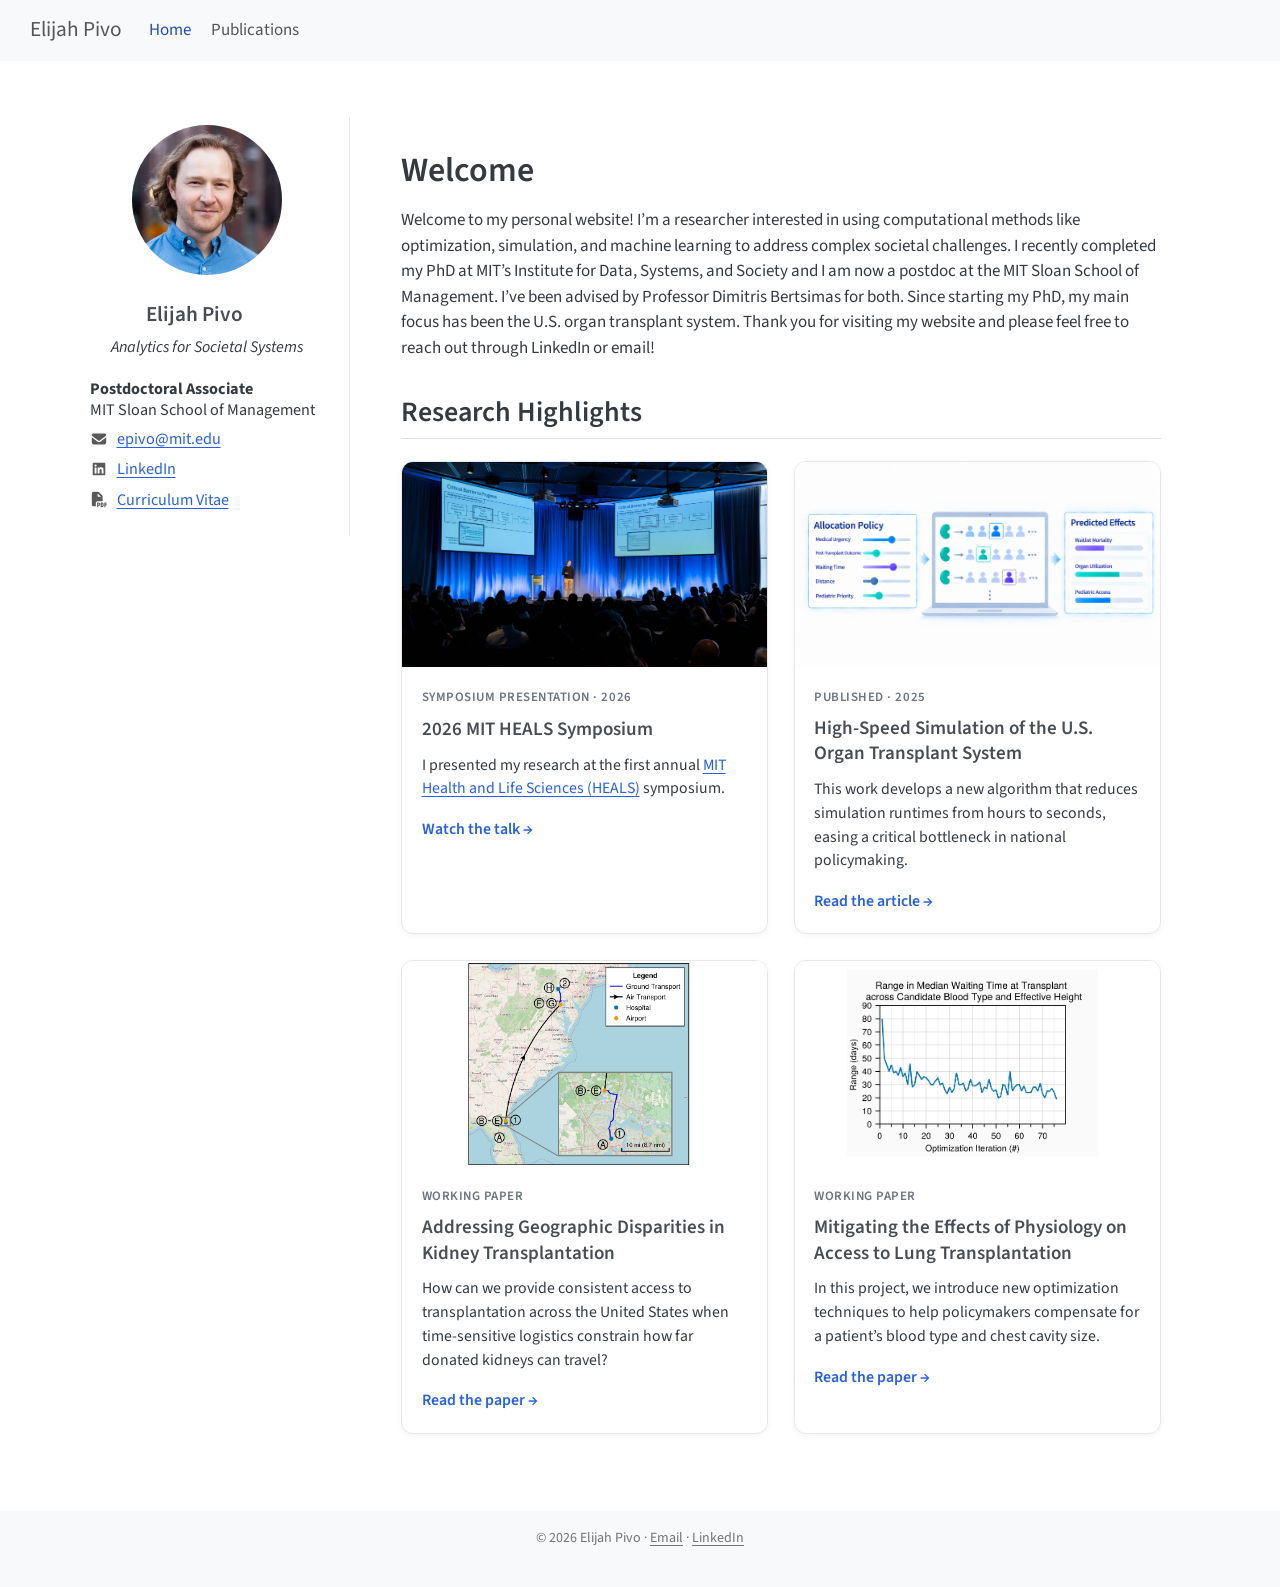
==== commit a38a726b: "Built site for gh-pages" ====
--- a/index.html
+++ b/index.html
@@ -145,7 +145,7 @@
 <p><span class="research-card-status">Symposium presentation · 2026</span></p>
 <section id="mit-heals-symposium" class="level3">
 <h3 class="anchored" data-anchor-id="mit-heals-symposium">2026 MIT HEALS Symposium</h3>
-<p>I presented my research at the first annual MIT Health and Life Sciences (HEALS) symposium.</p>
+<p>I presented my research at the first annual <a href="https://heals.mit.edu/" target="_blank" rel="noopener">MIT Health and Life Sciences (HEALS)</a> symposium.</p>
 <div class="research-card-action">
 <p><a href="#healsVideoModal" class="research-card-link" data-bs-toggle="modal" data-bs-target="#healsVideoModal"> Watch the talk → </a></p>
 </div>
@@ -212,7 +212,7 @@
       </div>
       <div class="modal-body p-0">
         <div class="video-modal-player">
-            <iframe src="https://player.vimeo.com/video/1174004768?autoplay=1#t=2h43m25s" title="Elijah Pivo speaking at the 2026 MIT HEALS Symposium" allow="autoplay; fullscreen; picture-in-picture" allowfullscreen="">
+            <iframe data-src="https://player.vimeo.com/video/1174004768?autoplay=1#t=2h43m25s" title="Elijah Pivo speaking at the 2026 MIT HEALS Symposium" allow="autoplay; fullscreen; picture-in-picture" allowfullscreen="">
             </iframe>
         </div>
       </div>
@@ -222,8 +222,18 @@
 
 <script>
   const healsModal = document.getElementById("healsVideoModal");
-  if (healsModal) {
+  const healsVideo = healsModal?.querySelector("iframe");
+
+  if (healsModal && healsVideo) {
     document.body.appendChild(healsModal);
+
+    healsModal.addEventListener("shown.bs.modal", () => {
+      healsVideo.src = healsVideo.dataset.src;
+    });
+
+    healsModal.addEventListener("hidden.bs.modal", () => {
+      healsVideo.src = "about:blank";
+    });
   }
 </script>
 
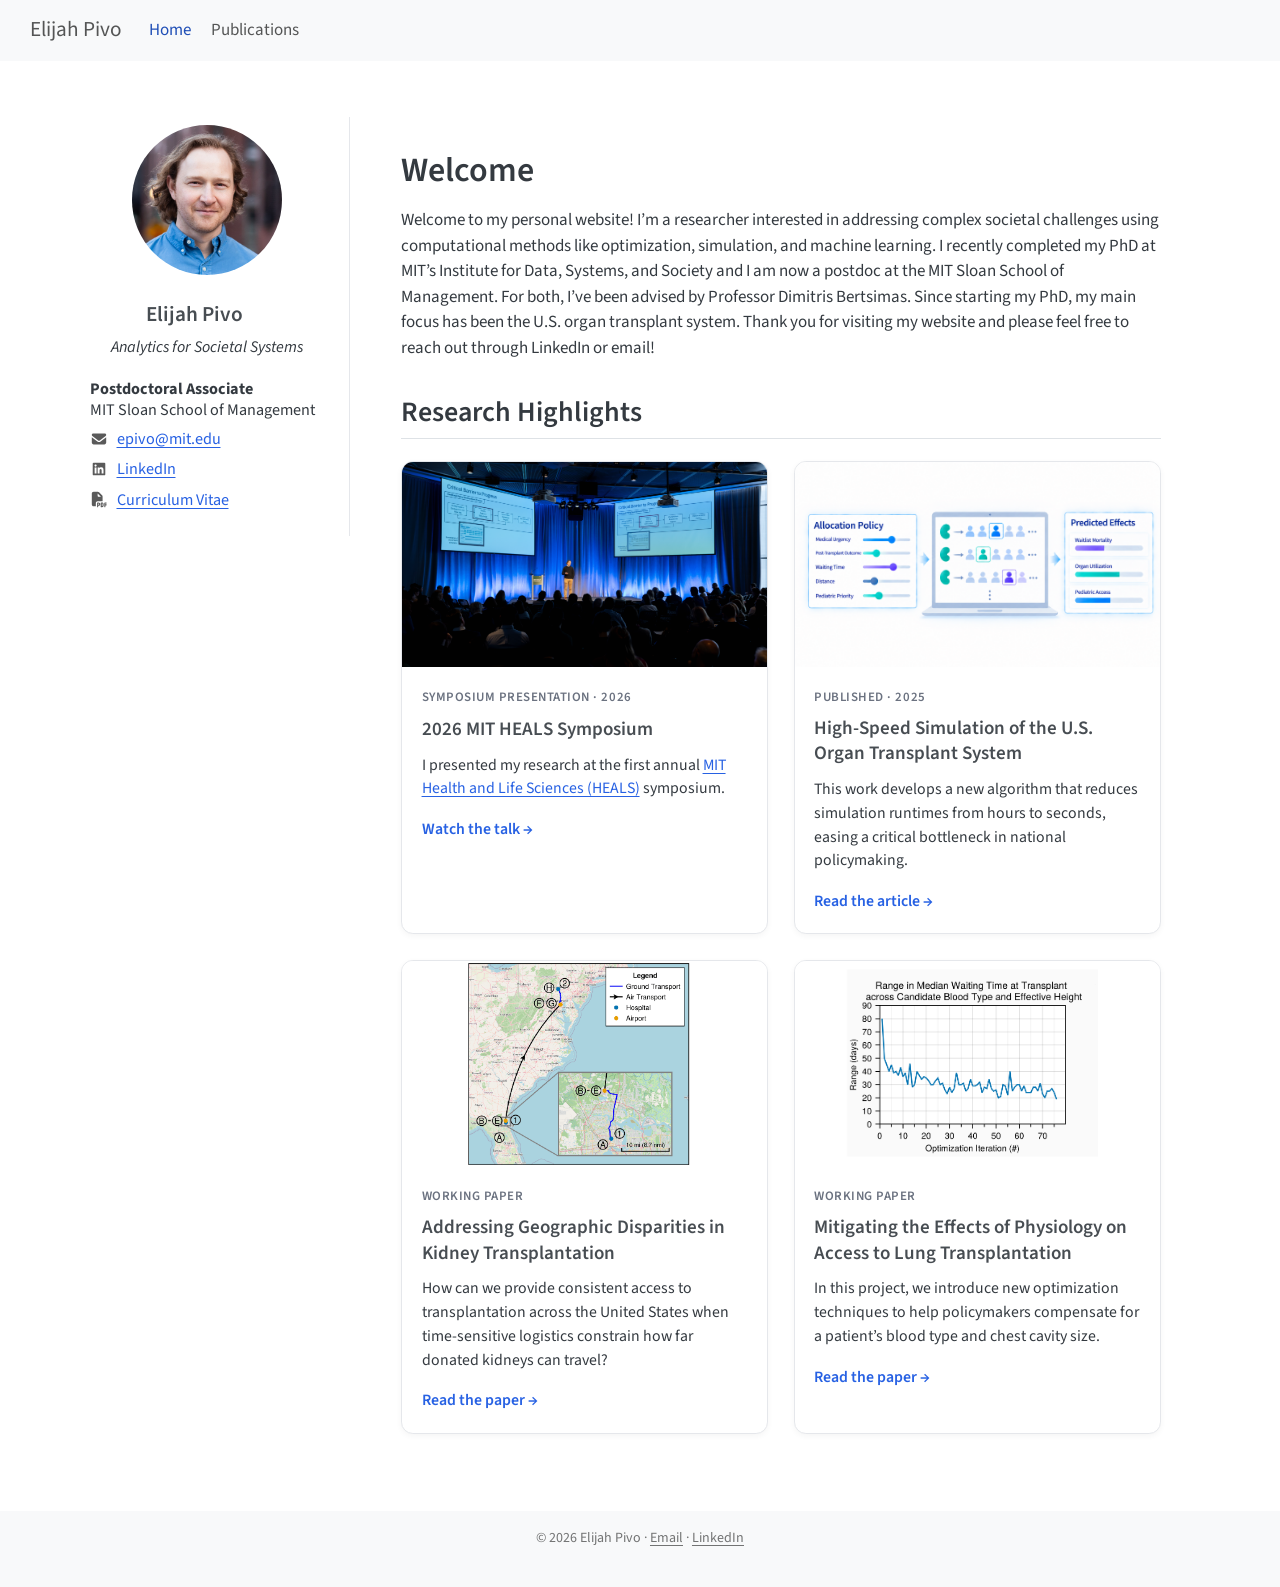
==== commit 27932e8d: "Built site for gh-pages" ====
--- a/index.html
+++ b/index.html
@@ -133,7 +133,7 @@
 </div>
 <section id="welcome" class="level1 profile-main">
 <h1>Welcome</h1>
-<p>Welcome to my personal website! I’m a researcher interested in using computational methods like optimization, simulation, and machine learning to address complex societal challenges. I recently completed my PhD at MIT’s Institute for Data, Systems, and Society and I am now a postdoc at the MIT Sloan School of Management. I’ve been advised by Professor Dimitris Bertsimas for both. Since starting my PhD, my main focus has been the U.S. organ transplant system. Thank you for visiting my website and please feel free to reach out through LinkedIn or email!</p>
+<p>Welcome to my personal website! I’m a researcher interested in addressing complex societal challenges using computational methods like optimization, simulation, and machine learning. I recently completed my PhD at MIT’s Institute for Data, Systems, and Society and I am now a postdoc at the MIT Sloan School of Management. For both, I’ve been advised by Professor Dimitris Bertsimas. Since starting my PhD, my main focus has been the U.S. organ transplant system. Thank you for visiting my website and please feel free to reach out through LinkedIn or email!</p>
 <section id="research-highlights" class="level2">
 <h2 class="anchored" data-anchor-id="research-highlights">Research Highlights</h2>
 <div class="research-grid">
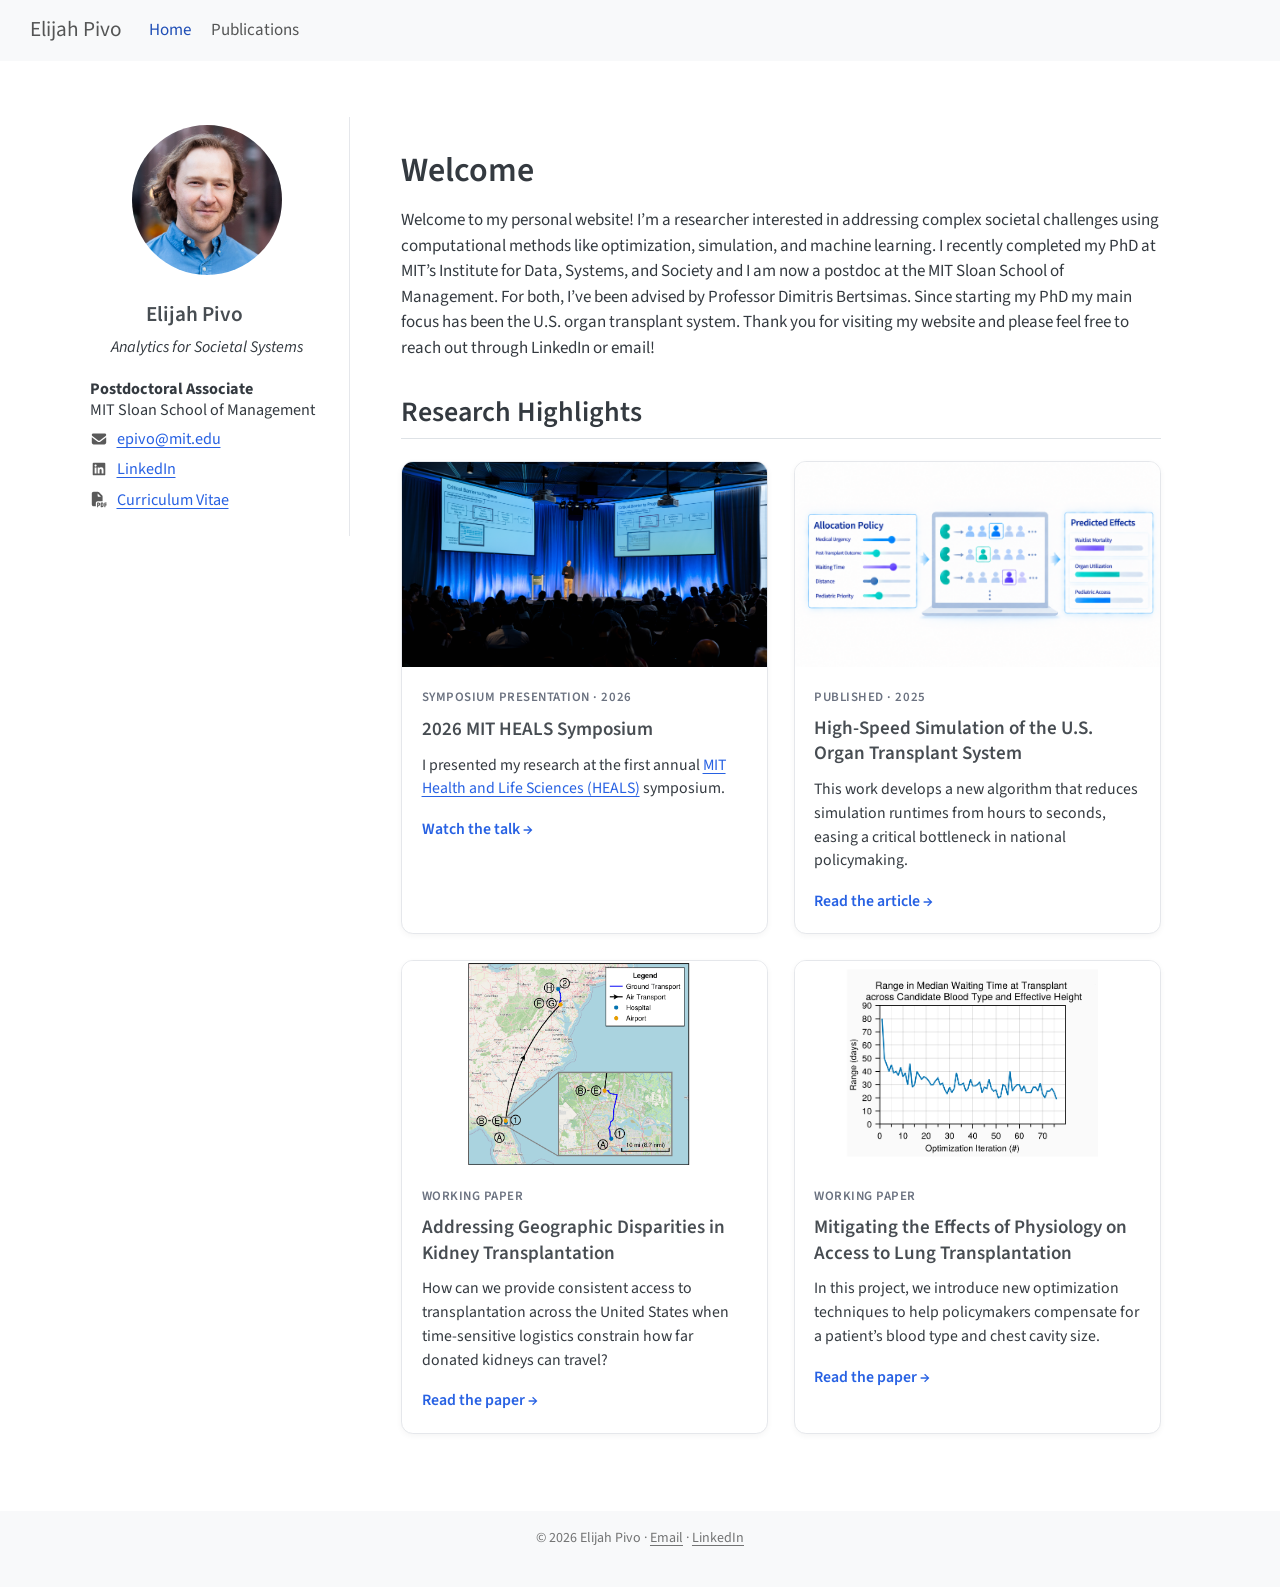
==== commit d32862a7: "Built site for gh-pages" ====
--- a/index.html
+++ b/index.html
@@ -133,7 +133,7 @@
 </div>
 <section id="welcome" class="level1 profile-main">
 <h1>Welcome</h1>
-<p>Welcome to my personal website! I’m a researcher interested in addressing complex societal challenges using computational methods like optimization, simulation, and machine learning. I recently completed my PhD at MIT’s Institute for Data, Systems, and Society and I am now a postdoc at the MIT Sloan School of Management. For both, I’ve been advised by Professor Dimitris Bertsimas. Since starting my PhD, my main focus has been the U.S. organ transplant system. Thank you for visiting my website and please feel free to reach out through LinkedIn or email!</p>
+<p>Welcome to my personal website! I’m a researcher interested in addressing complex societal challenges using computational methods like optimization, simulation, and machine learning. I recently completed my PhD at MIT’s Institute for Data, Systems, and Society and I am now a postdoc at the MIT Sloan School of Management. For both, I’ve been advised by Professor Dimitris Bertsimas. Since starting my PhD my main focus has been the U.S. organ transplant system. Thank you for visiting my website and please feel free to reach out through LinkedIn or email!</p>
 <section id="research-highlights" class="level2">
 <h2 class="anchored" data-anchor-id="research-highlights">Research Highlights</h2>
 <div class="research-grid">
